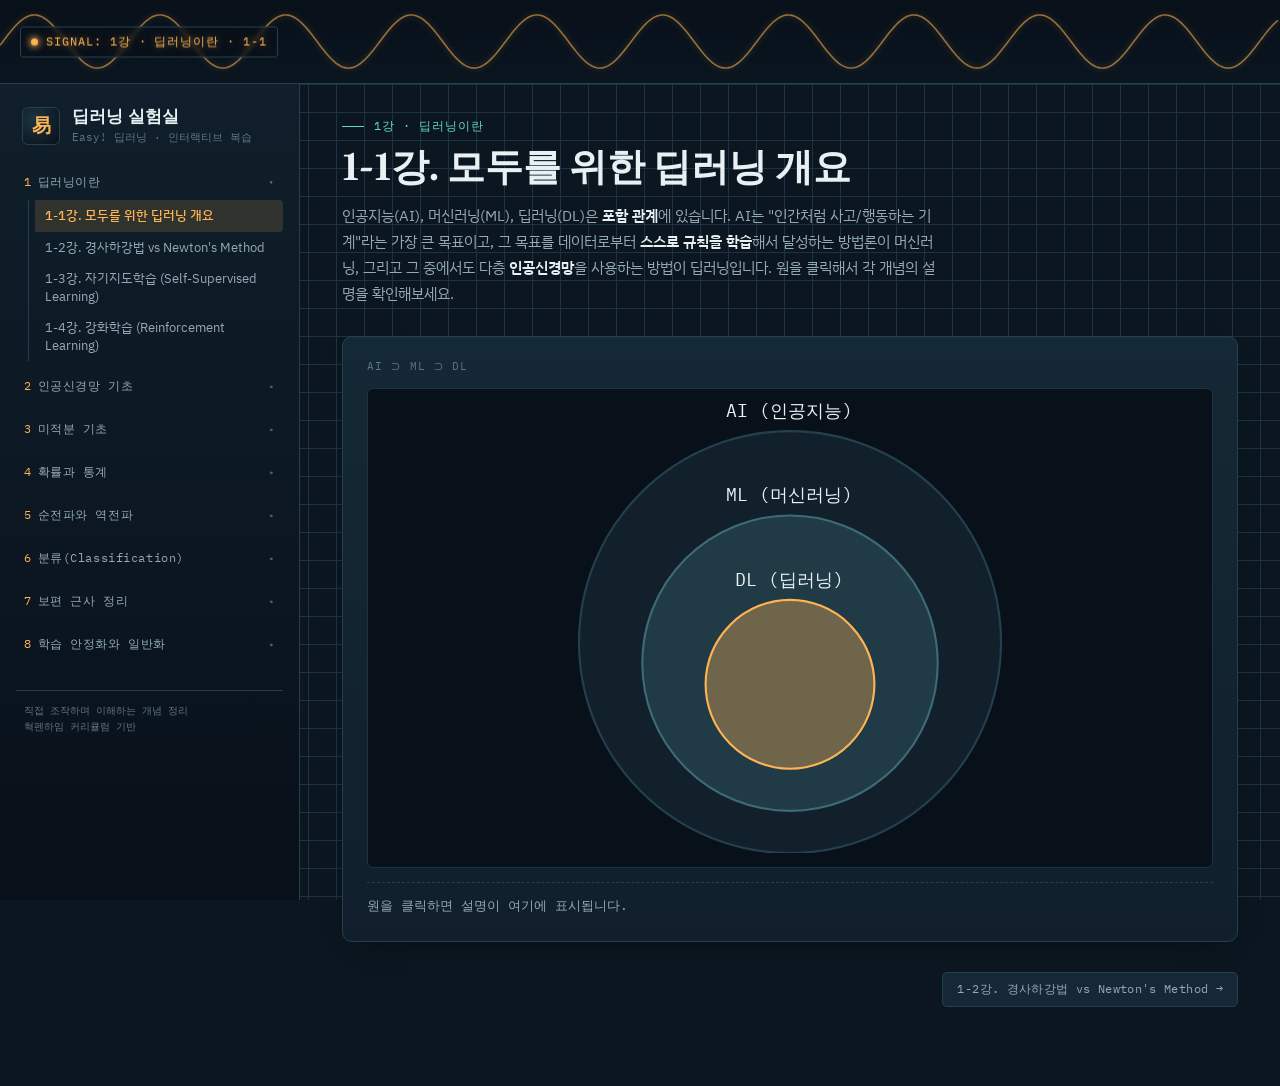
==== index.html @ 1d34a55c "기뫼ㄸ" ====
<!doctype html>
<html lang="ko">
<head>
<meta charset="UTF-8">
<meta name="viewport" content="width=device-width, initial-scale=1.0">
<title>딥러닝 실험실 · Easy! 딥러닝 인터랙티브 복습</title>
<link rel="preconnect" href="https://fonts.googleapis.com">
<link href="https://fonts.googleapis.com/css2?family=Fraunces:opsz,wght@9..144,400;9..144,600;9..144,700&family=IBM+Plex+Sans+KR:wght@400;500;600;700&family=IBM+Plex+Mono:wght@400;500;600&display=swap" rel="stylesheet">
<link rel="stylesheet" href="style.css">
</head>
<body>

<div class="scope-strip" id="scopeStrip">
  <canvas id="scopeCanvas"></canvas>
  <div class="scope-label">
    <span class="dot"></span>
    <span id="scopeText">SIGNAL: 대기중</span>
  </div>
</div>

<div class="app">
  <button class="nav-toggle" id="navToggle" aria-label="메뉴 열기">☰ 목차</button>

  <aside class="sidebar" id="sidebar">
    <div class="brand">
      <div class="brand-mark">易</div>
      <div>
        <div class="brand-title">딥러닝 실험실</div>
        <div class="brand-sub">Easy! 딥러닝 · 인터랙티브 복습</div>
      </div>
    </div>
    <nav id="chapterNav" class="chapter-nav"></nav>
    <div class="sidebar-footer">직접 조작하며 이해하는 개념 정리<br>혁펜하임 커리큘럼 기반</div>
  </aside>

  <main class="stage" id="stage">
    <!-- topic content injected here -->
  </main>
</div>

<script src="app.js"></script>
</body>
</html>
---- style.css ----
:root{
  --bg: #0b1620;
  --bg-deep: #081019;
  --panel: #101f2b;
  --panel-raised: #142935;
  --grid-line: #1c3441;
  --hairline: #24404f;
  --text: #e7f0f2;
  --text-dim: #93aab5;
  --text-faint: #5d7683;
  --amber: #ffb454;
  --amber-dim: #a9773a;
  --teal: #63d9c4;
  --red: #ff6b6b;
  --violet: #b48bf2;

  --display: 'Fraunces', serif;
  --body: 'IBM Plex Sans KR', sans-serif;
  --mono: 'IBM Plex Mono', monospace;
}

*{box-sizing:border-box;}
html,body{margin:0;padding:0;}
body{
  background: var(--bg);
  color: var(--text);
  font-family: var(--body);
  background-image:
    linear-gradient(var(--grid-line) 1px, transparent 1px),
    linear-gradient(90deg, var(--grid-line) 1px, transparent 1px);
  background-size: 28px 28px;
  background-attachment: fixed;
}

/* ---------- oscilloscope header strip ---------- */
.scope-strip{
  position: relative;
  height: 84px;
  background: linear-gradient(180deg, var(--bg-deep), #0a1520);
  border-bottom: 1px solid var(--hairline);
  overflow: hidden;
}
.scope-strip canvas{ width:100%; height:100%; display:block; }
.scope-label{
  position:absolute; left:20px; top:50%; transform:translateY(-50%);
  display:flex; align-items:center; gap:8px;
  font-family: var(--mono); font-size:12px; letter-spacing:.08em;
  color: var(--amber); text-shadow: 0 0 8px rgba(255,180,84,.5);
  background: rgba(8,16,25,.55); padding:6px 10px; border:1px solid var(--hairline); border-radius:3px;
  backdrop-filter: blur(2px);
}
.scope-label .dot{
  width:7px;height:7px;border-radius:50%;background:var(--amber);
  box-shadow:0 0 6px 2px rgba(255,180,84,.7);
  animation: blink 1.4s ease-in-out infinite;
}
@keyframes blink{ 0%,100%{opacity:1} 50%{opacity:.25} }

/* ---------- layout ---------- */
.app{ display:flex; min-height: calc(100vh - 84px); }

.nav-toggle{
  display:none;
  position: fixed; z-index: 40; top: 96px; left: 12px;
  background: var(--panel-raised); color: var(--amber);
  border:1px solid var(--hairline); border-radius:4px;
  font-family: var(--mono); font-size:12px; padding:8px 12px; cursor:pointer;
}

.sidebar{
  width: 300px; flex-shrink:0;
  background: linear-gradient(180deg, var(--panel), var(--bg-deep));
  border-right: 1px solid var(--hairline);
  padding: 22px 16px 24px;
  position: sticky; top:84px; height: calc(100vh - 84px); overflow-y:auto;
}
.brand{ display:flex; gap:12px; align-items:center; margin-bottom:20px; padding:0 6px;}
.brand-mark{
  width:38px;height:38px; border-radius:6px;
  background: radial-gradient(circle at 30% 30%, #1c3441, #081019);
  border:1px solid var(--hairline);
  display:flex; align-items:center; justify-content:center;
  color:var(--amber); font-family:var(--display); font-size:19px; font-weight:700;
}
.brand-title{ font-family: var(--display); font-weight:600; font-size:16.5px; letter-spacing:.01em;}
.brand-sub{ font-family: var(--mono); font-size:10.5px; color:var(--text-faint); margin-top:2px;}

.chapter-nav{ display:flex; flex-direction:column; gap:2px; }
.chapter-group{ margin-bottom:6px; }
.chapter-head{
  width:100%; text-align:left; background:none; border:none; cursor:pointer;
  color: var(--text-dim); font-family: var(--mono); font-size:11.5px; letter-spacing:.05em;
  padding:9px 8px; display:flex; justify-content:space-between; align-items:center;
  border-bottom: 1px solid transparent;
}
.chapter-head:hover{ color: var(--amber); }
.chapter-head .chev{ transition: transform .18s ease; opacity:.6; font-size:10px;}
.chapter-group.open .chapter-head .chev{ transform: rotate(90deg); }
.chapter-head .chnum{ color:var(--amber); margin-right:6px; }

.topic-list{ display:none; flex-direction:column; padding-left:6px; border-left:1px solid var(--hairline); margin-left:12px;}
.chapter-group.open .topic-list{ display:flex; }
.topic-btn{
  text-align:left; background:none; border:none; color:var(--text-dim);
  font-family: var(--body); font-size:13px; padding:7px 10px; cursor:pointer;
  border-radius:0 4px 4px 0; line-height:1.35;
}
.topic-btn:hover{ background: rgba(255,180,84,.08); color:var(--text); }
.topic-btn.active{ background: rgba(255,180,84,.14); color: var(--amber); font-weight:500; }

.sidebar-footer{
  margin-top:22px; padding:12px 8px 0; border-top:1px solid var(--hairline);
  font-family: var(--mono); font-size:10px; color:var(--text-faint); line-height:1.6;
}

/* ---------- stage ---------- */
.stage{ flex:1; padding: 34px 42px 80px; max-width:980px; }

.topic-eyebrow{
  font-family: var(--mono); font-size:12px; color: var(--teal); letter-spacing:.08em;
  display:flex; align-items:center; gap:10px; margin-bottom:10px;
}
.topic-eyebrow::before{ content:''; width:22px; height:1px; background:var(--teal); display:inline-block;}

.topic-title{
  font-family: var(--display); font-weight:600; font-size: clamp(26px, 3vw, 38px);
  margin:0 0 14px; line-height:1.15;
}

.topic-desc{
  color: var(--text-dim); font-size:15px; line-height:1.75; max-width: 66ch; margin-bottom: 28px;
}
.topic-desc b{ color: var(--text); font-weight:600; }
.topic-desc code{ font-family:var(--mono); color:var(--amber); background:rgba(255,180,84,.08); padding:1px 5px; border-radius:3px; font-size:.92em;}

.panel{
  background: linear-gradient(180deg, var(--panel-raised), var(--panel));
  border: 1px solid var(--hairline);
  border-radius: 10px;
  padding: 22px 24px 26px;
  box-shadow: inset 0 1px 0 rgba(255,255,255,.02), 0 12px 30px -18px rgba(0,0,0,.6);
  margin-bottom: 22px;
}
.panel-title{
  font-family: var(--mono); font-size:11px; letter-spacing:.1em; color:var(--text-faint);
  text-transform:uppercase; margin-bottom:14px; display:flex; justify-content:space-between;
}

.canvas-wrap{
  background: var(--bg-deep);
  border:1px solid var(--grid-line);
  border-radius:6px;
  position:relative;
  overflow:hidden;
}
.canvas-wrap canvas{ display:block; width:100%; }

.controls{ display:flex; flex-wrap:wrap; gap:22px; margin-top:18px; }
.control{ min-width: 190px; flex:1; }
.control label{
  display:flex; justify-content:space-between; font-family:var(--mono); font-size:11.5px;
  color: var(--text-dim); margin-bottom:8px;
}
.control label .val{ color: var(--amber); }
.control input[type=range]{
  width:100%; -webkit-appearance:none; height:4px; border-radius:2px;
  background: var(--grid-line); outline:none;
}
.control input[type=range]::-webkit-slider-thumb{
  -webkit-appearance:none; width:15px; height:15px; border-radius:50%;
  background: var(--amber); border:2px solid #0b1620; cursor:pointer;
  box-shadow: 0 0 0 1px var(--amber-dim);
}
.control input[type=range]::-moz-range-thumb{
  width:15px; height:15px; border-radius:50%; background:var(--amber);
  border:2px solid #0b1620; cursor:pointer;
}
.control select{
  width:100%; background:var(--bg-deep); color:var(--text); border:1px solid var(--hairline);
  padding:7px 8px; border-radius:4px; font-family:var(--body); font-size:13px;
}
.btn-row{ display:flex; gap:10px; flex-wrap:wrap; margin-top:16px;}
.btn{
  font-family: var(--mono); font-size:12px; letter-spacing:.03em;
  background: var(--panel-raised); color: var(--amber);
  border:1px solid var(--amber-dim); padding:8px 14px; border-radius:5px; cursor:pointer;
}
.btn:hover{ background: rgba(255,180,84,.14); }
.btn.secondary{ color:var(--teal); border-color:#2c6b62; }
.btn.secondary:hover{ background: rgba(99,217,196,.1); }

.readout{
  font-family: var(--mono); font-size:12.5px; color:var(--text-dim);
  display:flex; gap:18px; flex-wrap:wrap; margin-top:14px; padding-top:14px; border-top:1px dashed var(--hairline);
}
.readout b{ color:var(--teal); }

.legend{ display:flex; gap:16px; flex-wrap:wrap; font-family:var(--mono); font-size:11px; color:var(--text-dim); margin-top:10px;}
.legend span{ display:inline-flex; align-items:center; gap:6px;}
.legend i{ width:12px; height:3px; display:inline-block; border-radius:2px;}

.note{
  font-size:13px; color:var(--text-faint); line-height:1.65; margin-top:4px;
}

.prevnext{ display:flex; justify-content:space-between; margin-top:30px; }
.prevnext .btn{ color:var(--text-dim); border-color:var(--hairline); }

@media (max-width: 880px){
  .nav-toggle{ display:block; }
  .sidebar{
    position:fixed; left:0; top:84px; z-index:30; transform:translateX(-100%);
    transition: transform .2s ease; height:calc(100vh - 84px); width:80vw; max-width:320px;
  }
  .sidebar.open{ transform:translateX(0); }
  .stage{ padding: 70px 18px 60px; }
}
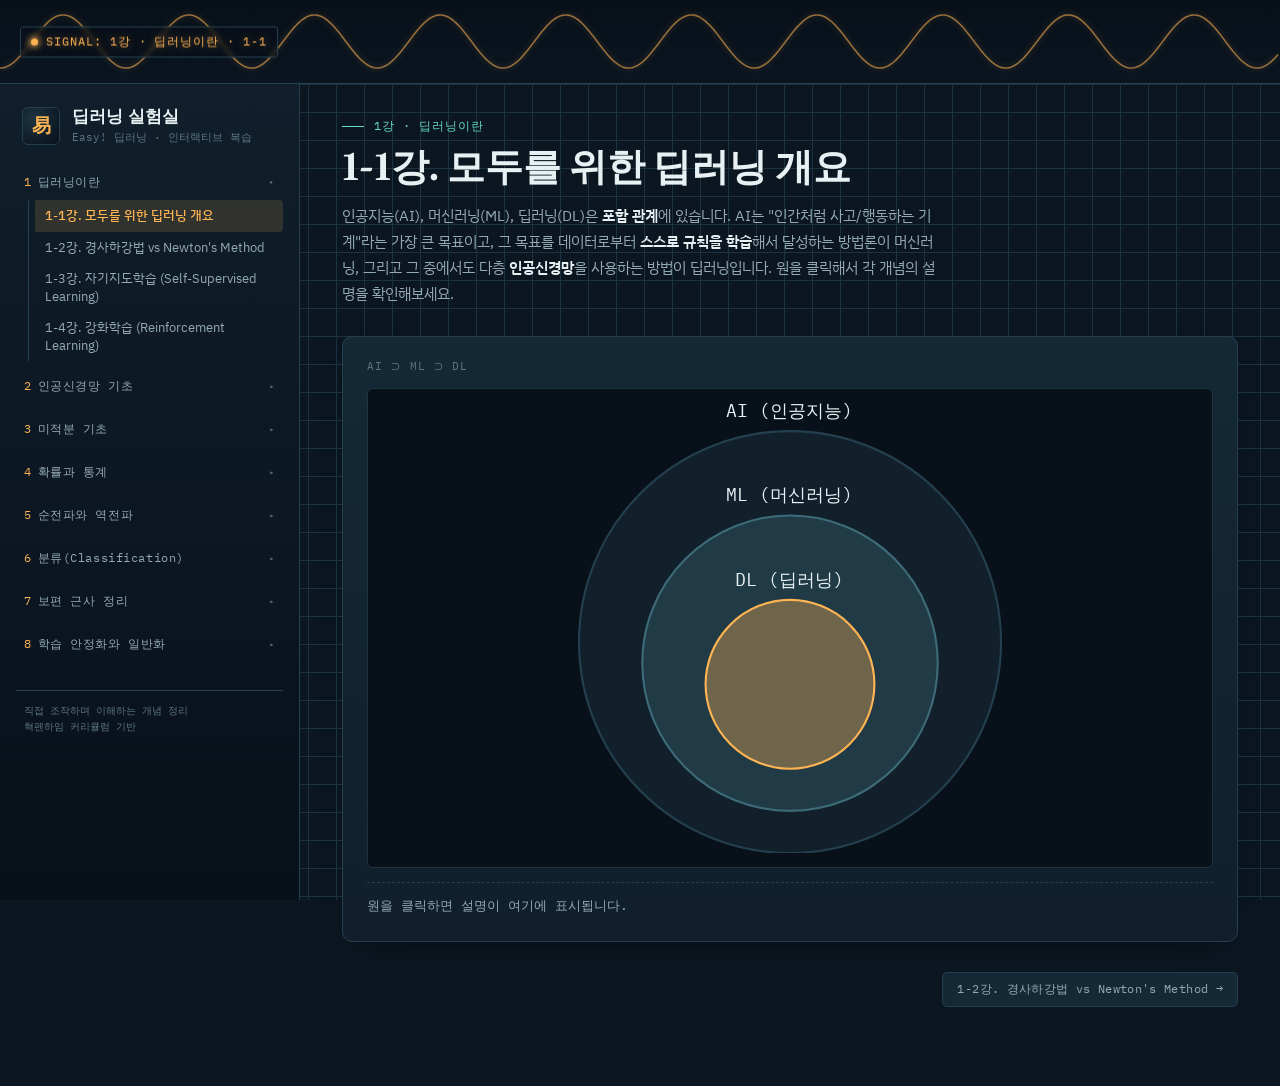
==== commit 7d2c3522: "수식개편" ====
--- a/index.html
+++ b/index.html
@@ -6,6 +6,8 @@
 <title>딥러닝 실험실 · Easy! 딥러닝 인터랙티브 복습</title>
 <link rel="preconnect" href="https://fonts.googleapis.com">
 <link href="https://fonts.googleapis.com/css2?family=Fraunces:opsz,wght@9..144,400;9..144,600;9..144,700&family=IBM+Plex+Sans+KR:wght@400;500;600;700&family=IBM+Plex+Mono:wght@400;500;600&display=swap" rel="stylesheet">
+<link rel="stylesheet" href="vendor/katex/katex.min.css"
+      onerror="this.onerror=null;this.href='https://cdn.jsdelivr.net/npm/katex@0.16.11/dist/katex.min.css';">
 <link rel="stylesheet" href="style.css">
 </head>
 <body>
@@ -38,6 +40,29 @@
   </main>
 </div>
 
+<script>
+(function(){
+  var LOCAL_JS = 'vendor/katex/katex.min.js';
+  var LOCAL_AUTORENDER = 'vendor/katex/auto-render.min.js';
+  var CDN_JS = 'https://cdn.jsdelivr.net/npm/katex@0.16.11/dist/katex.min.js';
+  var CDN_AUTORENDER = 'https://cdn.jsdelivr.net/npm/katex@0.16.11/dist/contrib/auto-render.min.js';
+
+  function loadScript(src, onload, onerror){
+    var s = document.createElement('script');
+    s.src = src; s.onload = onload; s.onerror = onerror;
+    document.head.appendChild(s);
+  }
+  function ready(){ window.dispatchEvent(new window.Event('katex-ready')); }
+  function loadAutoRender(fromCdn){
+    loadScript(fromCdn ? CDN_AUTORENDER : LOCAL_AUTORENDER, ready, function(){
+      if(!fromCdn) loadScript(CDN_AUTORENDER, ready, ready); else ready();
+    });
+  }
+  loadScript(LOCAL_JS, function(){ loadAutoRender(false); }, function(){
+    loadScript(CDN_JS, function(){ loadAutoRender(true); }, ready);
+  });
+})();
+</script>
 <script src="app.js"></script>
 </body>
 </html>
--- a/style.css
+++ b/style.css
@@ -133,6 +133,23 @@
 .topic-desc b{ color: var(--text); font-weight:600; }
 .topic-desc code{ font-family:var(--mono); color:var(--amber); background:rgba(255,180,84,.08); padding:1px 5px; border-radius:3px; font-size:.92em;}
 
+.formula{
+  font-family: var(--mono); font-size: 15px; color: var(--text);
+  background: linear-gradient(180deg, rgba(99,217,196,.06), rgba(99,217,196,.02));
+  border: 1px solid #2c4a58; border-left: 3px solid var(--teal);
+  border-radius: 6px; padding: 12px 18px; margin: 14px 0;
+  max-width: 66ch; line-height: 1.7; letter-spacing: .01em;
+}
+.formula .term{ color: var(--amber); }
+.formula small{ display:block; font-family:var(--body); color:var(--text-faint); font-size:12px; margin-top:6px; letter-spacing:0; }
+
+.analogy{
+  font-size: 13.5px; color: var(--text-dim); max-width: 66ch;
+  background: rgba(180,139,242,.07); border: 1px dashed #4a3a6b;
+  border-radius: 6px; padding: 10px 14px; margin: 12px 0; line-height:1.65;
+}
+.analogy b{ color: var(--violet); }
+
 .panel{
   background: linear-gradient(180deg, var(--panel-raised), var(--panel));
   border: 1px solid var(--hairline);
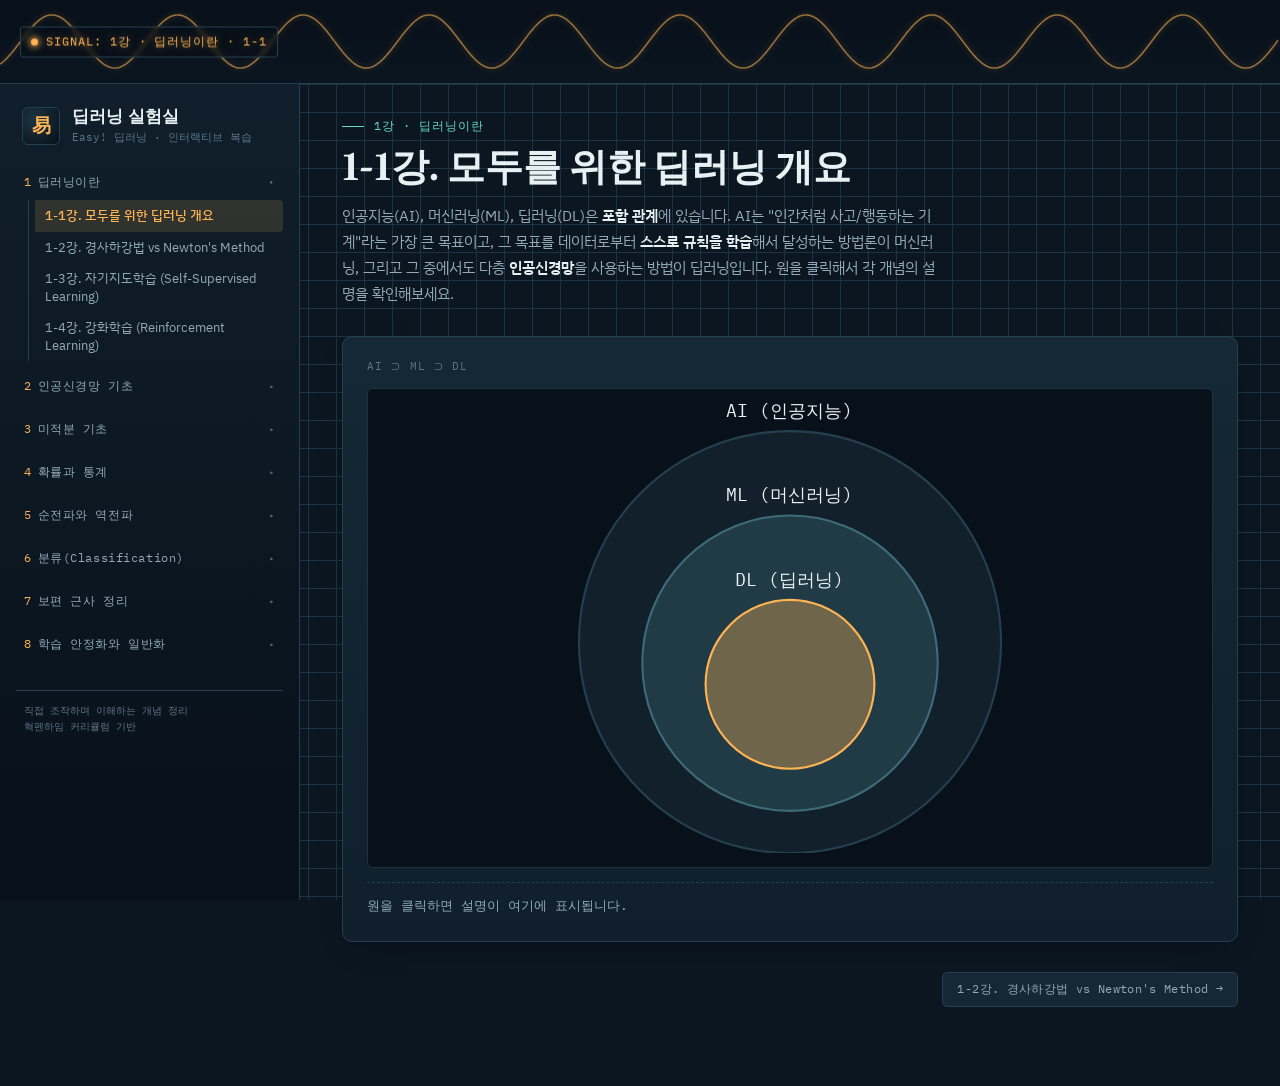
==== commit 59600fed: "수식 ui 개편" ====
--- a/index.html
+++ b/index.html
@@ -6,8 +6,7 @@
 <title>딥러닝 실험실 · Easy! 딥러닝 인터랙티브 복습</title>
 <link rel="preconnect" href="https://fonts.googleapis.com">
 <link href="https://fonts.googleapis.com/css2?family=Fraunces:opsz,wght@9..144,400;9..144,600;9..144,700&family=IBM+Plex+Sans+KR:wght@400;500;600;700&family=IBM+Plex+Mono:wght@400;500;600&display=swap" rel="stylesheet">
-<link rel="stylesheet" href="vendor/katex/katex.min.css"
-      onerror="this.onerror=null;this.href='https://cdn.jsdelivr.net/npm/katex@0.16.11/dist/katex.min.css';">
+<link rel="stylesheet" href="vendor/katex/katex.min.css">
 <link rel="stylesheet" href="style.css">
 </head>
 <body>
@@ -40,29 +39,8 @@
   </main>
 </div>
 
-<script>
-(function(){
-  var LOCAL_JS = 'vendor/katex/katex.min.js';
-  var LOCAL_AUTORENDER = 'vendor/katex/auto-render.min.js';
-  var CDN_JS = 'https://cdn.jsdelivr.net/npm/katex@0.16.11/dist/katex.min.js';
-  var CDN_AUTORENDER = 'https://cdn.jsdelivr.net/npm/katex@0.16.11/dist/contrib/auto-render.min.js';
-
-  function loadScript(src, onload, onerror){
-    var s = document.createElement('script');
-    s.src = src; s.onload = onload; s.onerror = onerror;
-    document.head.appendChild(s);
-  }
-  function ready(){ window.dispatchEvent(new window.Event('katex-ready')); }
-  function loadAutoRender(fromCdn){
-    loadScript(fromCdn ? CDN_AUTORENDER : LOCAL_AUTORENDER, ready, function(){
-      if(!fromCdn) loadScript(CDN_AUTORENDER, ready, ready); else ready();
-    });
-  }
-  loadScript(LOCAL_JS, function(){ loadAutoRender(false); }, function(){
-    loadScript(CDN_JS, function(){ loadAutoRender(true); }, ready);
-  });
-})();
-</script>
+<script src="vendor/katex/katex.min.js"></script>
+<script src="vendor/katex/auto-render.min.js"></script>
 <script src="app.js"></script>
 </body>
 </html>
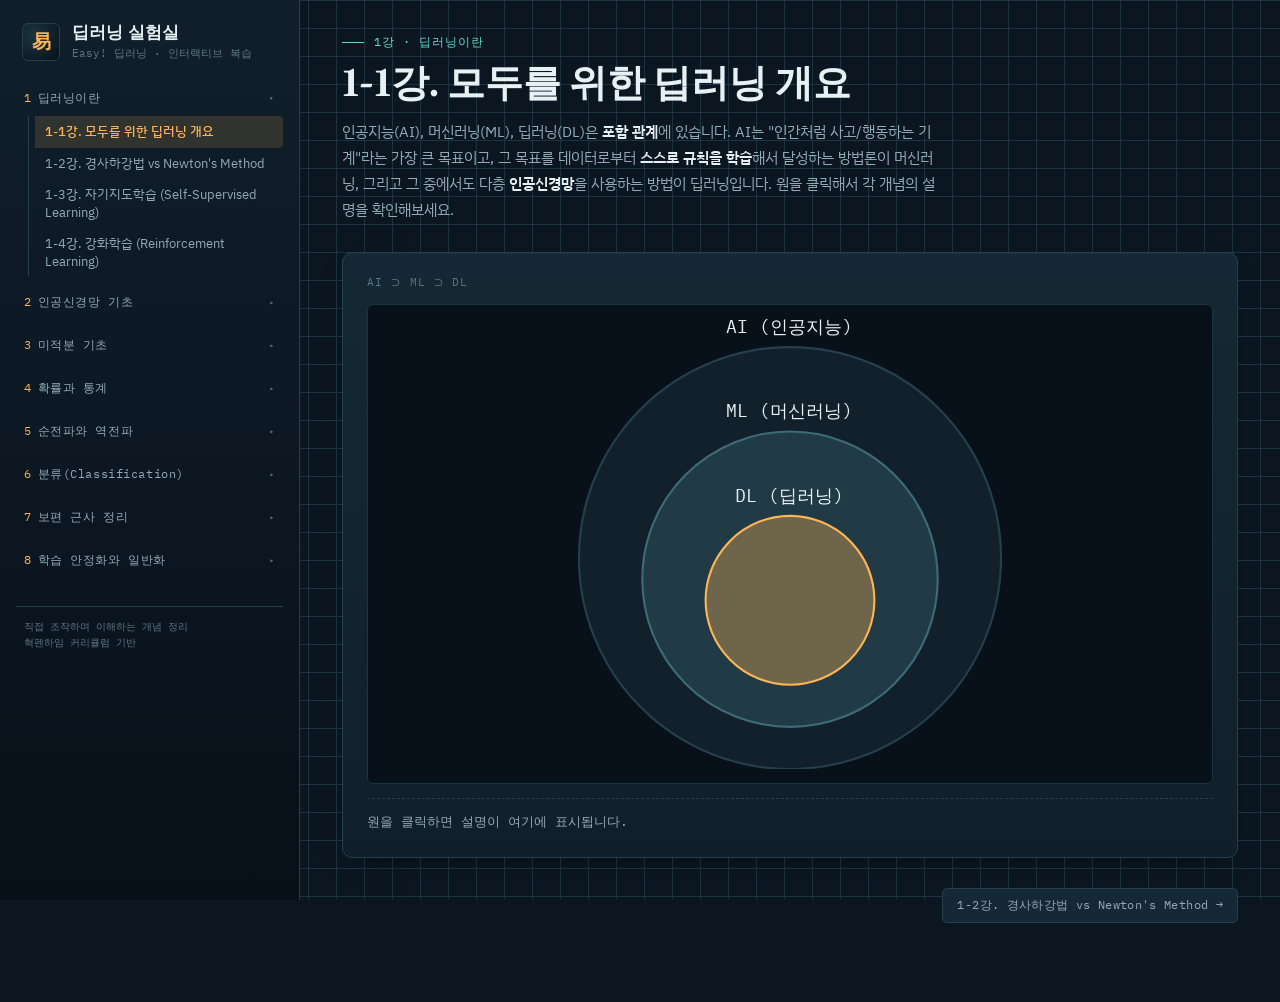
==== commit 4148236d: "?" ====
--- a/index.html
+++ b/index.html
@@ -6,18 +6,11 @@
 <title>딥러닝 실험실 · Easy! 딥러닝 인터랙티브 복습</title>
 <link rel="preconnect" href="https://fonts.googleapis.com">
 <link href="https://fonts.googleapis.com/css2?family=Fraunces:opsz,wght@9..144,400;9..144,600;9..144,700&family=IBM+Plex+Sans+KR:wght@400;500;600;700&family=IBM+Plex+Mono:wght@400;500;600&display=swap" rel="stylesheet">
-<link rel="stylesheet" href="vendor/katex/katex.min.css">
+<link rel="stylesheet" href="vendor/katex/katex.min.css"
+      onerror="this.onerror=null;this.href='https://cdn.jsdelivr.net/npm/katex@0.16.11/dist/katex.min.css';">
 <link rel="stylesheet" href="style.css">
 </head>
 <body>
-
-<div class="scope-strip" id="scopeStrip">
-  <canvas id="scopeCanvas"></canvas>
-  <div class="scope-label">
-    <span class="dot"></span>
-    <span id="scopeText">SIGNAL: 대기중</span>
-  </div>
-</div>
 
 <div class="app">
   <button class="nav-toggle" id="navToggle" aria-label="메뉴 열기">☰ 목차</button>
@@ -39,8 +32,29 @@
   </main>
 </div>
 
-<script src="vendor/katex/katex.min.js"></script>
-<script src="vendor/katex/auto-render.min.js"></script>
+<script>
+(function(){
+  var LOCAL_JS = 'vendor/katex/katex.min.js';
+  var LOCAL_AUTORENDER = 'vendor/katex/auto-render.min.js';
+  var CDN_JS = 'https://cdn.jsdelivr.net/npm/katex@0.16.11/dist/katex.min.js';
+  var CDN_AUTORENDER = 'https://cdn.jsdelivr.net/npm/katex@0.16.11/dist/contrib/auto-render.min.js';
+
+  function loadScript(src, onload, onerror){
+    var s = document.createElement('script');
+    s.src = src; s.onload = onload; s.onerror = onerror;
+    document.head.appendChild(s);
+  }
+  function ready(){ window.dispatchEvent(new window.Event('katex-ready')); }
+  function loadAutoRender(fromCdn){
+    loadScript(fromCdn ? CDN_AUTORENDER : LOCAL_AUTORENDER, ready, function(){
+      if(!fromCdn) loadScript(CDN_AUTORENDER, ready, ready); else ready();
+    });
+  }
+  loadScript(LOCAL_JS, function(){ loadAutoRender(false); }, function(){
+    loadScript(CDN_JS, function(){ loadAutoRender(true); }, ready);
+  });
+})();
+</script>
 <script src="app.js"></script>
 </body>
 </html>
--- a/style.css
+++ b/style.css
@@ -32,36 +32,12 @@
   background-attachment: fixed;
 }
 
-/* ---------- oscilloscope header strip ---------- */
-.scope-strip{
-  position: relative;
-  height: 84px;
-  background: linear-gradient(180deg, var(--bg-deep), #0a1520);
-  border-bottom: 1px solid var(--hairline);
-  overflow: hidden;
-}
-.scope-strip canvas{ width:100%; height:100%; display:block; }
-.scope-label{
-  position:absolute; left:20px; top:50%; transform:translateY(-50%);
-  display:flex; align-items:center; gap:8px;
-  font-family: var(--mono); font-size:12px; letter-spacing:.08em;
-  color: var(--amber); text-shadow: 0 0 8px rgba(255,180,84,.5);
-  background: rgba(8,16,25,.55); padding:6px 10px; border:1px solid var(--hairline); border-radius:3px;
-  backdrop-filter: blur(2px);
-}
-.scope-label .dot{
-  width:7px;height:7px;border-radius:50%;background:var(--amber);
-  box-shadow:0 0 6px 2px rgba(255,180,84,.7);
-  animation: blink 1.4s ease-in-out infinite;
-}
-@keyframes blink{ 0%,100%{opacity:1} 50%{opacity:.25} }
-
 /* ---------- layout ---------- */
-.app{ display:flex; min-height: calc(100vh - 84px); }
+.app{ display:flex; min-height: 100vh; }
 
 .nav-toggle{
   display:none;
-  position: fixed; z-index: 40; top: 96px; left: 12px;
+  position: fixed; z-index: 40; top: 12px; left: 12px;
   background: var(--panel-raised); color: var(--amber);
   border:1px solid var(--hairline); border-radius:4px;
   font-family: var(--mono); font-size:12px; padding:8px 12px; cursor:pointer;
@@ -72,7 +48,7 @@
   background: linear-gradient(180deg, var(--panel), var(--bg-deep));
   border-right: 1px solid var(--hairline);
   padding: 22px 16px 24px;
-  position: sticky; top:84px; height: calc(100vh - 84px); overflow-y:auto;
+  position: sticky; top:0; height: 100vh; overflow-y:auto;
 }
 .brand{ display:flex; gap:12px; align-items:center; margin-bottom:20px; padding:0 6px;}
 .brand-mark{
@@ -173,23 +149,24 @@
 .canvas-wrap canvas{ display:block; width:100%; }
 
 .controls{ display:flex; flex-wrap:wrap; gap:22px; margin-top:18px; }
-.control{ min-width: 190px; flex:1; }
+.control{ min-width: 190px; flex:1; --accent: var(--amber); --accent-dim: var(--amber-dim); }
 .control label{
   display:flex; justify-content:space-between; font-family:var(--mono); font-size:11.5px;
   color: var(--text-dim); margin-bottom:8px;
 }
-.control label .val{ color: var(--amber); }
+.control label .val{ color: var(--accent); font-weight:600; transition: text-shadow .2s ease; }
+.control.is-active label .val{ text-shadow: 0 0 8px var(--accent); }
 .control input[type=range]{
   width:100%; -webkit-appearance:none; height:4px; border-radius:2px;
   background: var(--grid-line); outline:none;
 }
 .control input[type=range]::-webkit-slider-thumb{
   -webkit-appearance:none; width:15px; height:15px; border-radius:50%;
-  background: var(--amber); border:2px solid #0b1620; cursor:pointer;
-  box-shadow: 0 0 0 1px var(--amber-dim);
+  background: var(--accent); border:2px solid #0b1620; cursor:pointer;
+  box-shadow: 0 0 0 1px var(--accent-dim);
 }
 .control input[type=range]::-moz-range-thumb{
-  width:15px; height:15px; border-radius:50%; background:var(--amber);
+  width:15px; height:15px; border-radius:50%; background:var(--accent);
   border:2px solid #0b1620; cursor:pointer;
 }
 .control select{
@@ -226,8 +203,8 @@
 @media (max-width: 880px){
   .nav-toggle{ display:block; }
   .sidebar{
-    position:fixed; left:0; top:84px; z-index:30; transform:translateX(-100%);
-    transition: transform .2s ease; height:calc(100vh - 84px); width:80vw; max-width:320px;
+    position:fixed; left:0; top:0; z-index:30; transform:translateX(-100%);
+    transition: transform .2s ease; height:100vh; width:80vw; max-width:320px;
   }
   .sidebar.open{ transform:translateX(0); }
   .stage{ padding: 70px 18px 60px; }
